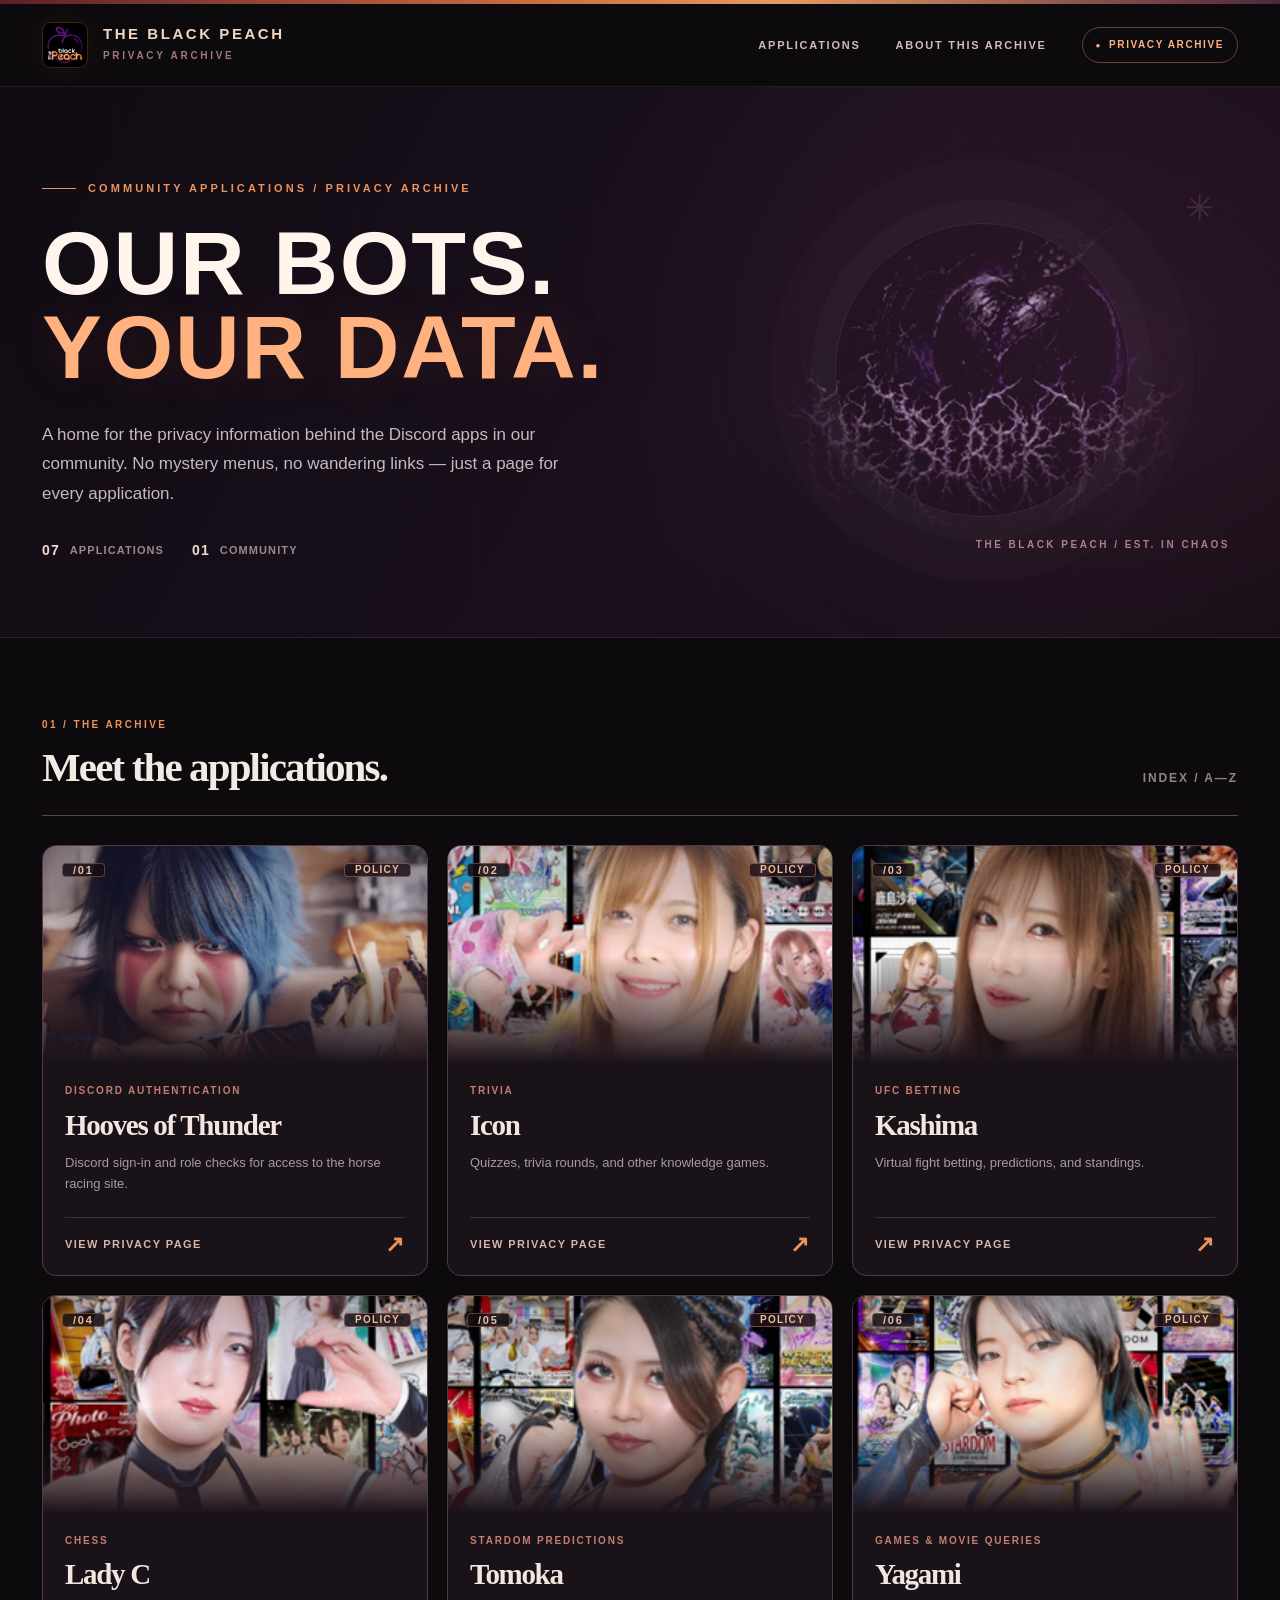
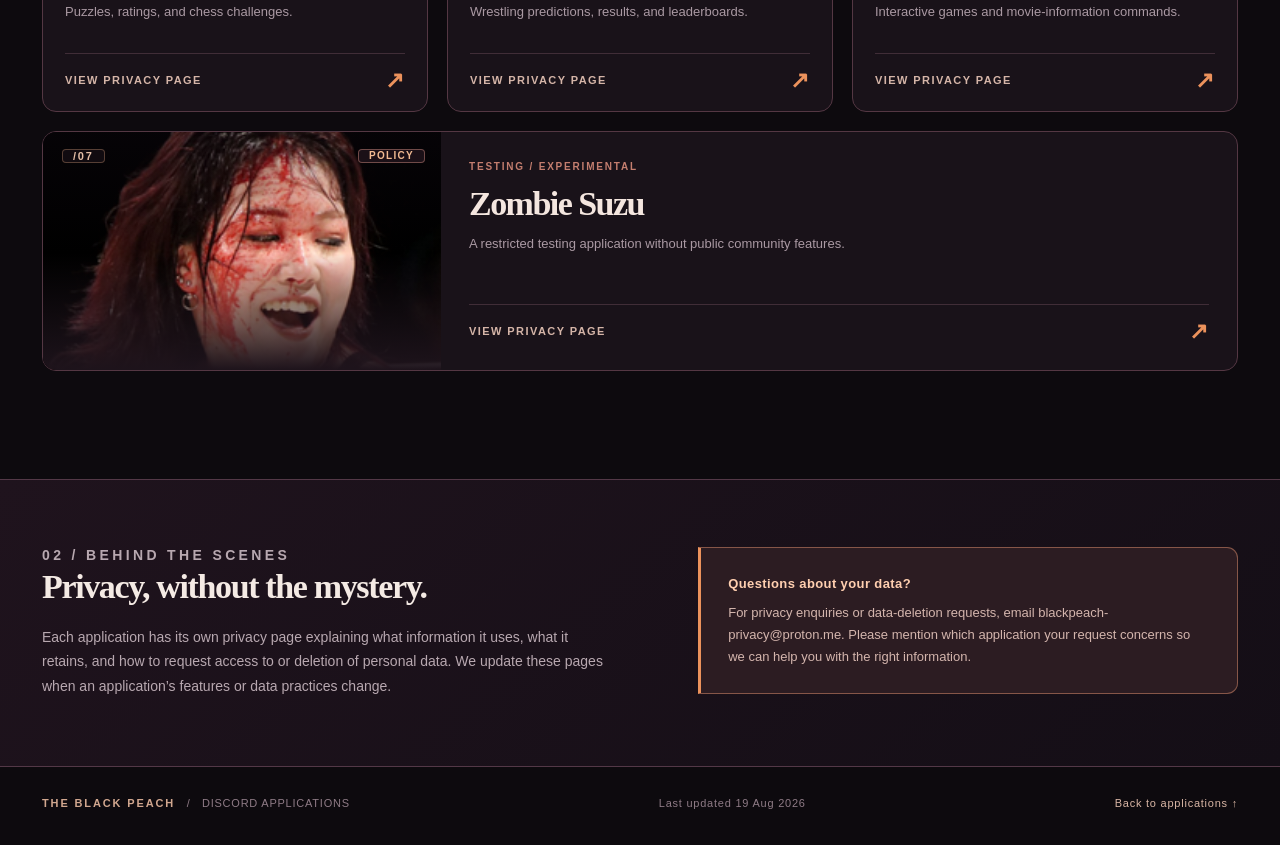
==== index.html @ 5c87685d "Add files via upload" ====
<!doctype html><html lang="en"><head><meta charset="utf-8"><meta name="viewport" content="width=device-width,initial-scale=1"><meta name="color-scheme" content="dark"><title>Discord application privacy directory · The Black Peach</title><meta name="description" content="Privacy information for seven Discord applications associated with The Black Peach."><link rel="icon" type="image/svg+xml" href="assets/favicon.svg"><link rel="stylesheet" href="assets/style.css"></head><body><a class="skip" href="#main">Skip to main content</a><div class="top-ribbon"></div>
<header class="header"><div class="shell nav"><a class="logo" href="index.html" aria-label="The Black Peach privacy index"><span class="logo-mark"><svg viewBox="0 0 40 40" xmlns="http://www.w3.org/2000/svg" aria-hidden="true"><path d="M20 12C14 4 5 13 7 24c1 10 10 12 13 8 7 5 15-1 14-11C33 10 24 5 21 12" fill="#522737" stroke="#d78861" stroke-width="1.6"/><path d="M20 13c1-5 6-8 11-8M20 14c-3-5-7-6-10-5M20 31v7m0-4-5 4m5-2 5 3" stroke="#c18177" fill="none" stroke-width="1.6" stroke-linecap="round"/></svg></span><span><span class="logo-name">THE BLACK PEACH</span><span class="logo-sub">Privacy archive</span></span></a><nav class="nav-links" aria-label="Primary"><a href="index.html#apps">Applications</a><a href="index.html#about">About this archive</a><span class="nav-pill">Privacy archive</span></nav></div></header>
<main id="main"><section class="hero"><div class="shell hero-layout"><div><p class="eyebrow">Community applications / privacy archive</p><h1><span>Our bots.</span><em>Your data.</em></h1><p class="hero-desc">A home for the privacy information behind the Discord apps in our community. No mystery menus, no wandering links — just a page for every application.</p><div class="hero-facts"><span><strong>07</strong> applications</span><span><strong>01</strong> community</span></div></div><div class="hero-visual" aria-hidden="true"><span class="visual-symbol">✳</span><span class="visual-label">The Black Peach / est. in chaos</span></div></div></section>
<section id="apps" class="directory"><div class="shell"><div class="section-top"><div><p class="tiny-label">01 / The archive</p><h2>Meet the applications.</h2></div><p class="section-index">Index / A—Z</p></div><div class="cards"><a class="card " href="policies/hooves-of-thunder.html" aria-label="View Hooves of Thunder privacy policy"><div class="card-img"><img src="assets/icons/hooves.png" alt="Hooves of Thunder bot avatar" loading="lazy" width="256" height="256"><span class="card-count">/01</span><span class="card-state">Policy</span></div><div class="card-body"><p class="card-type">Discord authentication</p><h3 class="card-title">Hooves of Thunder</h3><p class="card-description">Discord sign-in and role checks for access to the horse racing site.</p><div class="card-bottom"><span>View privacy page</span><span class="card-arrow" aria-hidden="true">↗</span></div></div></a><a class="card " href="policies/icon.html" aria-label="View Icon privacy policy"><div class="card-img"><img src="assets/icons/icon.png" alt="Icon bot avatar" loading="lazy" width="256" height="256"><span class="card-count">/02</span><span class="card-state">Policy</span></div><div class="card-body"><p class="card-type">Trivia</p><h3 class="card-title">Icon</h3><p class="card-description">Quizzes, trivia rounds, and other knowledge games.</p><div class="card-bottom"><span>View privacy page</span><span class="card-arrow" aria-hidden="true">↗</span></div></div></a><a class="card " href="policies/kashima.html" aria-label="View Kashima privacy policy"><div class="card-img"><img src="assets/icons/kashima.png" alt="Kashima bot avatar" loading="lazy" width="256" height="256"><span class="card-count">/03</span><span class="card-state">Policy</span></div><div class="card-body"><p class="card-type">UFC betting</p><h3 class="card-title">Kashima</h3><p class="card-description">Virtual fight betting, predictions, and standings.</p><div class="card-bottom"><span>View privacy page</span><span class="card-arrow" aria-hidden="true">↗</span></div></div></a><a class="card " href="policies/lady-c.html" aria-label="View Lady C privacy policy"><div class="card-img"><img src="assets/icons/lady-c.png" alt="Lady C bot avatar" loading="lazy" width="256" height="256"><span class="card-count">/04</span><span class="card-state">Policy</span></div><div class="card-body"><p class="card-type">Chess</p><h3 class="card-title">Lady C</h3><p class="card-description">Puzzles, ratings, and chess challenges.</p><div class="card-bottom"><span>View privacy page</span><span class="card-arrow" aria-hidden="true">↗</span></div></div></a><a class="card " href="policies/tomoka.html" aria-label="View Tomoka privacy policy"><div class="card-img"><img src="assets/icons/tomoka.png" alt="Tomoka bot avatar" loading="lazy" width="256" height="256"><span class="card-count">/05</span><span class="card-state">Policy</span></div><div class="card-body"><p class="card-type">Stardom predictions</p><h3 class="card-title">Tomoka</h3><p class="card-description">Wrestling predictions, results, and leaderboards.</p><div class="card-bottom"><span>View privacy page</span><span class="card-arrow" aria-hidden="true">↗</span></div></div></a><a class="card " href="policies/yagami.html" aria-label="View Yagami privacy policy"><div class="card-img"><img src="assets/icons/yagami.png" alt="Yagami bot avatar" loading="lazy" width="256" height="256"><span class="card-count">/06</span><span class="card-state">Policy</span></div><div class="card-body"><p class="card-type">Games &amp; movie queries</p><h3 class="card-title">Yagami</h3><p class="card-description">Interactive games and movie-information commands.</p><div class="card-bottom"><span>View privacy page</span><span class="card-arrow" aria-hidden="true">↗</span></div></div></a><a class="card card-wide" href="policies/zombie-suzu.html" aria-label="View Zombie Suzu privacy policy"><div class="card-img"><img src="assets/icons/zombie.png" alt="Zombie Suzu bot avatar" loading="lazy" width="256" height="256"><span class="card-count">/07</span><span class="card-state">Policy</span></div><div class="card-body"><p class="card-type">Testing / experimental</p><h3 class="card-title">Zombie Suzu</h3><p class="card-description">A restricted testing application without public community features.</p><div class="card-bottom"><span>View privacy page</span><span class="card-arrow" aria-hidden="true">↗</span></div></div></a></div></div></section>
<section class="info-section" id="about"><div class="shell info-grid"><div><p class="tiny-label">02 / Behind the scenes</p><h2>Privacy, without the mystery.</h2><p>Each application has its own privacy page explaining what information it uses, what it retains, and how to request access to or deletion of personal data. We update these pages when an application’s features or data practices change.</p></div><div class="info-warning"><strong>Questions about your data?</strong><p>For privacy enquiries or data-deletion requests, email <a href="mailto:blackpeach-privacy@proton.me">blackpeach-privacy@proton.me</a>. Please mention which application your request concerns so we can help you with the right information.</p></div></div></section>
</main><footer class="footer"><div class="shell foot"><span><strong>THE BLACK PEACH</strong> &nbsp; / &nbsp; DISCORD APPLICATIONS</span><span>Last updated 19 Aug 2026</span><a href="index.html#apps">Back to applications ↑</a></div></footer></body></html>
---- assets/style.css ----
/* THE BLACK PEACH — lightweight static policies / no libraries, trackers or JS */
:root{color-scheme:dark;--bg:#0d0a0e;--bg2:#120c12;--panel:#1b131b;--panel2:#211720;--line:#44313e;--white:#f4eae4;--soft:#b6a7ac;--quiet:#988a94;--ember:#ec925c;--ember2:#ffb17f;--purple:#8a607f;--radius:14px}
*{box-sizing:border-box}
html{scroll-behavior:smooth}
body{margin:0;background:var(--bg);color:var(--white);font:15px/1.65 'Segoe UI',Tahoma,Arial,sans-serif;min-height:100vh;overflow-x:hidden}
a{color:inherit;text-decoration:none}
a:focus-visible{outline:2px solid var(--ember2);outline-offset:4px;border-radius:3px}
h1,h2,h3,p{margin-top:0}
.shell{width:min(1260px,calc(100% - 84px));margin:0 auto}
.sr-only{position:absolute;width:1px;height:1px;overflow:hidden;clip:rect(0,0,0,0);white-space:nowrap}
.skip{position:absolute;left:-10000px;top:10px;z-index:999;background:var(--ember);color:#1c0d0d;padding:10px 16px}
.skip:focus{left:12px}
.top-ribbon{height:4px;background:linear-gradient(90deg,#5b2028 0%,#ca6b42 41%,#e59a64 61%,#4e263d 100%)}
.header{position:relative;z-index:9;background:rgba(13,10,14,.94);border-bottom:1px solid #ffffff13}
.nav{min-height:82px;display:flex;justify-content:space-between;align-items:center;gap:24px}
.logo{display:flex;align-items:center;gap:15px;min-width:0}
/* Reuse the site's Black Peach favicon artwork in the header on every page. */
.logo-mark{width:46px;height:46px;border:1px solid #9d613f54;background:#080609 url('favicon.svg') center/cover no-repeat;display:grid;place-items:center;border-radius:9px;box-shadow:0 0 24px #e3713116;flex:none}
.logo-mark svg{display:none}
.logo-name{display:block;font-weight:900;font-size:15px;letter-spacing:.17em;line-height:1.2;color:#f2d6c4}
.logo-sub{display:block;font-weight:750;text-transform:uppercase;font-size:10px;letter-spacing:.27em;color:#9f7784;margin-top:5px}
.nav-links{display:flex;align-items:center;gap:35px}
.nav-links a{font-size:11px;font-weight:800;letter-spacing:.16em;text-transform:uppercase;color:#d2bbc1;transition:color .2s}
.nav-links a:hover{color:var(--ember2)}
.nav-pill{padding:9px 13px;color:var(--ember2);font-size:10px;text-transform:uppercase;letter-spacing:.16em;border:1px solid #9b6547a3;border-radius:100px;font-weight:800;white-space:nowrap}
.nav-pill:before{content:'●';font-size:8px;margin-right:7px}
/* Long-format gothic hero, using a subdued crop from the user's banner artwork */
.hero{position:relative;isolation:isolate;overflow:hidden;border-bottom:1px solid #5941535e;background:radial-gradient(ellipse 50% 100% at 89% 47%,#45223b72,transparent 90%),linear-gradient(119deg,#100b12 0%,#1a101d 58%,#110b11 100%)}
.hero:after{content:'';position:absolute;inset:0;background:repeating-linear-gradient(90deg,transparent 0,transparent 119px,#ffffff04 120px);pointer-events:none;z-index:-1}
.hero-layout{min-height:493px;padding-top:92px;padding-bottom:75px;display:grid;grid-template-columns:1.1fr .9fr;gap:58px;align-items:center}
.eyebrow{color:var(--ember);text-transform:uppercase;letter-spacing:.28em;font-weight:900;font-size:11px;margin-bottom:24px;display:flex;align-items:center;gap:12px}
.eyebrow:before{content:'';height:1px;width:34px;background:var(--ember)}
.hero h1{font-family:Impact,'Arial Narrow','Segoe UI',sans-serif;letter-spacing:.02em;text-transform:uppercase;font-size:clamp(62px,7vw,102px);line-height:.94;margin:0 0 30px;font-weight:850}
.hero h1 span{display:block;color:#fff5ed}
.hero h1 em{display:block;font-style:normal;color:var(--ember2);text-shadow:0 0 45px #a24c3e33}
.hero-desc{max-width:560px;font-size:17px;line-height:1.75;color:#c8b8bd;margin-bottom:30px}
.hero-facts{display:flex;gap:28px;align-items:center;flex-wrap:wrap}
.hero-facts span{font-size:11px;text-transform:uppercase;letter-spacing:.1em;color:#9b8992;font-weight:700;display:flex;align-items:center;gap:10px}
.hero-facts strong{color:#f1dbce;font-size:14px}
.hero-visual{min-height:352px;position:relative;align-self:stretch;display:flex;align-items:center;justify-content:center}
.hero-visual:before{content:'';position:absolute;inset:12px;background:radial-gradient(ellipse 70% 68% at 50% 50%,transparent 34%,#110b12 88%),linear-gradient(90deg,#1a101a 0%,transparent 23%,transparent 77%,#1a101a 100%),url('peach-roots.webp') center 51%/cover;filter:contrast(1.22);mix-blend-mode:screen;opacity:.82;border-radius:6px;mask-image:radial-gradient(ellipse at 50% 47%,black 35%,transparent 79%)}
.hero-visual:after{content:'';position:absolute;width:292px;height:292px;border:1px solid #b7757c30;border-radius:50%;box-shadow:0 0 0 24px #ffffff05,0 0 0 65px #ffffff03;pointer-events:none}
.visual-label{position:absolute;bottom:12px;right:8px;color:#af7e8a;font:700 10px 'Segoe UI',sans-serif;letter-spacing:.25em;text-transform:uppercase}
.visual-symbol{position:absolute;right:24px;top:0;color:#aa677544;font-size:35px}
/* Index */
.directory{padding:79px 0 108px}
.section-top{display:flex;align-items:end;justify-content:space-between;gap:25px;margin-bottom:29px;padding-bottom:24px;border-bottom:1px solid #5d434f}
.tiny-label{text-transform:uppercase;letter-spacing:.24em;font-size:10px;font-weight:900;color:var(--ember);margin:0 0 11px}
.section-top h2{font-family:Georgia,'Times New Roman',serif;font-size:clamp(29px,3.2vw,44px);letter-spacing:-.045em;font-weight:700;line-height:1.14;margin:0}
.section-index{font:800 12px 'Segoe UI',sans-serif;color:#97808b;letter-spacing:.16em;white-space:nowrap;text-transform:uppercase;margin:0 0 6px}
.cards{display:grid;grid-template-columns:repeat(3,minmax(0,1fr));gap:19px}
.card{display:flex;flex-direction:column;min-width:0;overflow:hidden;border:1px solid #543743;background:#191219;border-radius:var(--radius);transition:border-color .18s ease,box-shadow .18s ease,background-color .18s ease;position:relative;isolation:isolate}
.card:hover,.card:focus-visible{border-color:#b37a67;background:#20151e;box-shadow:0 12px 36px #0009}
.card-img{height:216px;flex-shrink:0;position:relative;overflow:hidden;background:#21141e;line-height:0}
.card-img:before{content:'';position:absolute;z-index:1;inset:0;background:linear-gradient(0deg,#1d131b 0%,transparent 49%,#170d1a40 100%);pointer-events:none}
.card-img img{position:absolute;inset:0;width:100%;height:100%;display:block;object-fit:cover;object-position:center 36%;filter:saturate(.9) contrast(1.04)}
/* Image is deliberately static on hover: no zoom/reflow, clipping seams or pointer-hover oscillation. */
.card-count{position:absolute;z-index:2;left:19px;top:17px;font-weight:900;font-size:11px;letter-spacing:.16em;background:#140d13d9;color:#e4bea7;border:1px solid #e4a87e55;padding:6px 10px;border-radius:4px}
.card-state{position:absolute;z-index:2;right:16px;top:17px;background:#20131bdd;border:1px solid #a06b64a3;color:#f1ba92;border-radius:4px;padding:6px 10px;text-transform:uppercase;letter-spacing:.13em;font-size:10px;font-weight:900}
.card-body{padding:21px 22px 19px;display:flex;flex:1;flex-direction:column;min-height:199px}
.card-type{text-transform:uppercase;letter-spacing:.18em;font-size:10px;color:#c47e6f;font-weight:900;margin:0 0 9px}
.card-title{font:700 29px/1.15 Georgia,'Times New Roman',serif;letter-spacing:-.045em;color:#f4e6df;margin:0 0 11px}
.card-description{font-size:13px;line-height:1.6;color:#aa99a3;margin:0 0 22px}
.card-bottom{margin-top:auto;display:flex;justify-content:space-between;align-items:center;gap:10px;border-top:1px solid #5e404e94;padding-top:15px;color:#d5b5a8;font-size:11px;text-transform:uppercase;font-weight:850;letter-spacing:.13em}
.card-arrow{font-size:23px;line-height:1;color:var(--ember);font-family:Arial,sans-serif}
.card-wide{grid-column:span 3;display:grid;grid-template-columns:minmax(230px,1fr) 2fr;min-height:238px}
.card-wide .card-img{height:100%;min-height:238px}
.card-wide .card-body{padding:27px 28px;min-height:238px}
.card-wide .card-title{font-size:34px}
.card-wide .card-description{max-width:560px}
/* Draft explanation */
.info-section{background:linear-gradient(140deg,#1f131d,#140e16);border-top:1px solid #533847;border-bottom:1px solid #533847;padding:63px 0 68px}
.info-grid{display:grid;grid-template-columns:1fr .95fr;align-items:center;gap:88px}
.info-grid h2{font:700 34px/1.2 Georgia,'Times New Roman',serif;letter-spacing:-.04em;margin-bottom:17px}
.info-grid p{color:#b8a8b0;line-height:1.75;font-size:14px;margin:0}
.info-warning{border:1px solid #865648;background:#2c1c22;border-left:3px solid var(--ember);padding:25px 27px;border-radius:0 11px 11px 0}
.info-warning strong{font-size:13px;color:#ffcfb0;letter-spacing:.03em;display:block;margin-bottom:8px}
.info-warning p{font-size:13px;line-height:1.7;color:#d4b5ad}
.footer{padding:27px 0 33px;background:#0d0a0e}
.foot{display:flex;align-items:center;justify-content:space-between;gap:14px;flex-wrap:wrap;color:#8f7b86;font-size:11px;letter-spacing:.07em}
.foot strong{color:#d1a78f;letter-spacing:.17em}
.foot a{color:#d9b6a5}
.foot a:hover{color:var(--ember2)}
/* Policy placeholders */
.policy-hero{position:relative;border-bottom:1px solid #4e3746;overflow:hidden;background:radial-gradient(ellipse 49% 150% at 85% 30%,#382035a1,transparent 80%),linear-gradient(118deg,#170f17,#120d13);padding:44px 0 68px}
.back{display:inline-flex;color:#bfa1a9;text-transform:uppercase;letter-spacing:.13em;font-size:11px;font-weight:900;gap:10px;align-items:center;margin:0 0 40px}
.back:hover{color:var(--ember2)}
.policy-head{display:grid;grid-template-columns:1fr 178px;gap:35px;align-items:center}
.policy-head h1{font:800 clamp(48px,6vw,74px)/1.05 Georgia,'Times New Roman',serif;letter-spacing:-.055em;margin:0 0 12px}
.policy-head .category{font-size:13px;letter-spacing:.13em;text-transform:uppercase;font-weight:850;color:#e0a58b;margin:0 0 25px}
.policy-head .intro{color:#c2aeb7;font-size:16px;line-height:1.75;max-width:700px;margin:0 0 20px}
.policy-portrait{height:178px;width:178px;object-fit:cover;border-radius:17px;border:1px solid #bc786b7d;filter:saturate(.88)}
.badge-draft{display:inline-flex;align-items:center;gap:8px;border-radius:5px;color:#f3bf9f;background:#442721a8;border:1px solid #a968548c;font-weight:900;font-size:10px;letter-spacing:.16em;text-transform:uppercase;padding:10px 13px}
.badge-draft:before{content:'';width:6px;height:6px;background:#f1a36b;border-radius:50%}
.policy-main{padding:65px 0 107px}
.policy-cols{display:grid;grid-template-columns:1.23fr .77fr;gap:25px}
.paper{background:linear-gradient(155deg,#20151e,#171118);border:1px solid #523846;border-radius:14px;padding:35px}
.paper h2{font:700 29px Georgia,'Times New Roman',serif;letter-spacing:-.035em;margin:0 0 14px}
.paper > p{font-size:14px;color:#b9a6b0;line-height:1.73}
.placeholder-rows{margin-top:21px;border-top:1px solid #644552}
.placeholder-row{display:grid;grid-template-columns:34px 1fr;align-items:start;gap:10px;border-bottom:1px solid #533b45;padding:17px 0}
.placeholder-row:last-child{border-bottom:none}
.placeholder-num{font-size:10px;font-weight:900;color:#d08b73;letter-spacing:.1em;padding-top:3px}
.placeholder-row strong{font-size:14px;color:#ead6cd;display:block;margin-bottom:3px}
.placeholder-row span{font-size:12px;color:#98878e;line-height:1.6;display:block}
.note-panel{background:#2a1922;border-color:#80504c}
.note-panel .tiny-label{margin-bottom:19px}
.note-panel h2{font-size:25px}
.note-panel p{color:#ccb6b8}
.note-panel .caps{border-top:1px solid #76515c;margin-top:28px;padding-top:21px;color:#f0b391;font-weight:800;font-size:12px;text-transform:uppercase;letter-spacing:.1em}
.subfoot{display:flex;justify-content:space-between;gap:12px;align-items:center;margin-top:28px;font-size:12px;color:#ae96a3}
.subfoot a{color:var(--ember2);font-weight:800}
@media(max-width:1000px){.hero-layout{gap:10px}.cards{grid-template-columns:repeat(2,minmax(0,1fr))}.card-wide{grid-column:span 2}.info-grid{gap:28px}}
@media(max-width:750px){.shell{width:min(100% - 38px,1260px)}.nav{min-height:74px}.logo-name{font-size:12px}.nav-links{gap:14px}.nav-links a{display:none}.hero-layout{padding:72px 0 61px;display:block;min-height:auto}.hero-visual{position:absolute;opacity:.23;top:0;right:-90px;width:80%;height:100%;pointer-events:none;z-index:-1}.hero h1{font-size:clamp(62px,12vw,82px)}.hero-desc{font-size:15px}.directory{padding:60px 0 72px}.section-top h2{font-size:34px}.info-grid,.policy-cols{grid-template-columns:1fr;gap:21px}.policy-head{grid-template-columns:1fr 106px;gap:14px}.policy-portrait{width:106px;height:106px}.policy-head h1{font-size:49px}.policy-hero{padding-bottom:55px}.paper{padding:25px}.info-section{padding:45px 0}}
@media(max-width:570px){.cards{grid-template-columns:1fr}.card-wide{grid-column:auto;display:flex;min-height:auto}.card-wide .card-img{min-height:unset;height:216px}.card-wide .card-body{padding:21px 22px 19px;min-height:199px}.section-index{display:none}.hero h1{font-size:clamp(58px,14.8vw,78px)}.hero-facts{gap:14px}.hero-facts span{font-size:10px}.policy-head{display:block}.policy-portrait{display:none}.policy-head h1{font-size:clamp(47px,12vw,62px)}.policy-hero{padding-top:32px}.back{margin-bottom:30px}.policy-main{padding:45px 0 70px}.logo-mark{width:40px;height:40px}}
@media(prefers-reduced-motion:reduce){*,*:before,*:after{transition:none!important;scroll-behavior:auto!important}}

/* The one server-login application has a narrower privacy scope than the bots.
   Keep this page readable on mobile and keep it clearly marked as a draft. */
.permissions-list{display:grid;gap:13px;margin:24px 0 19px}
.permission-item{display:grid;grid-template-columns:36px minmax(0,1fr);gap:13px;padding:18px 19px;background:#180f17;border:1px solid #694252;border-radius:10px}
.permission-item .permission-number{color:#e7a27c;font-weight:900;font-size:12px;letter-spacing:.12em;line-height:1.9}
.permission-item strong{display:block;color:#f7dfd1;font-size:15px;line-height:1.4;margin:0 0 6px}
.permission-item p{color:#b9a5ac;font-size:13px;line-height:1.6;margin:0}
.policy-detail{font-size:13px;color:#c2abb4;line-height:1.7;margin:0 0 22px}
.policy-subheading{font:700 23px/1.3 Georgia,'Times New Roman',serif;letter-spacing:-.02em;margin:28px 0 10px;color:#f0dacd}
.auth-steps{margin:18px 0 0;padding:0;list-style:none;display:grid;gap:0;border-top:1px solid #644552}
.auth-steps li{padding:12px 0;border-bottom:1px solid #503841;display:grid;grid-template-columns:24px 1fr;gap:12px;color:#bda9b1;font-size:13px;line-height:1.6}
.auth-steps li b{font-size:11px;font-weight:900;color:#e2a17f}
.auth-steps li:last-child{border-bottom:0}
.auth-confirmed{border-left:3px solid #c7826c;background:#2b1b24;padding:13px 17px;border-radius:0 7px 7px 0;font-size:12px;color:#dfbbb0;line-height:1.75;margin-top:25px}
.verify-list{padding-left:20px;color:#d3bdc1;font-size:13px;line-height:1.75;margin:10px 0 0}
.verify-list li{margin-bottom:8px}
@media(hover:none){.card:hover{box-shadow:none;border-color:#543743;background:#191219}}
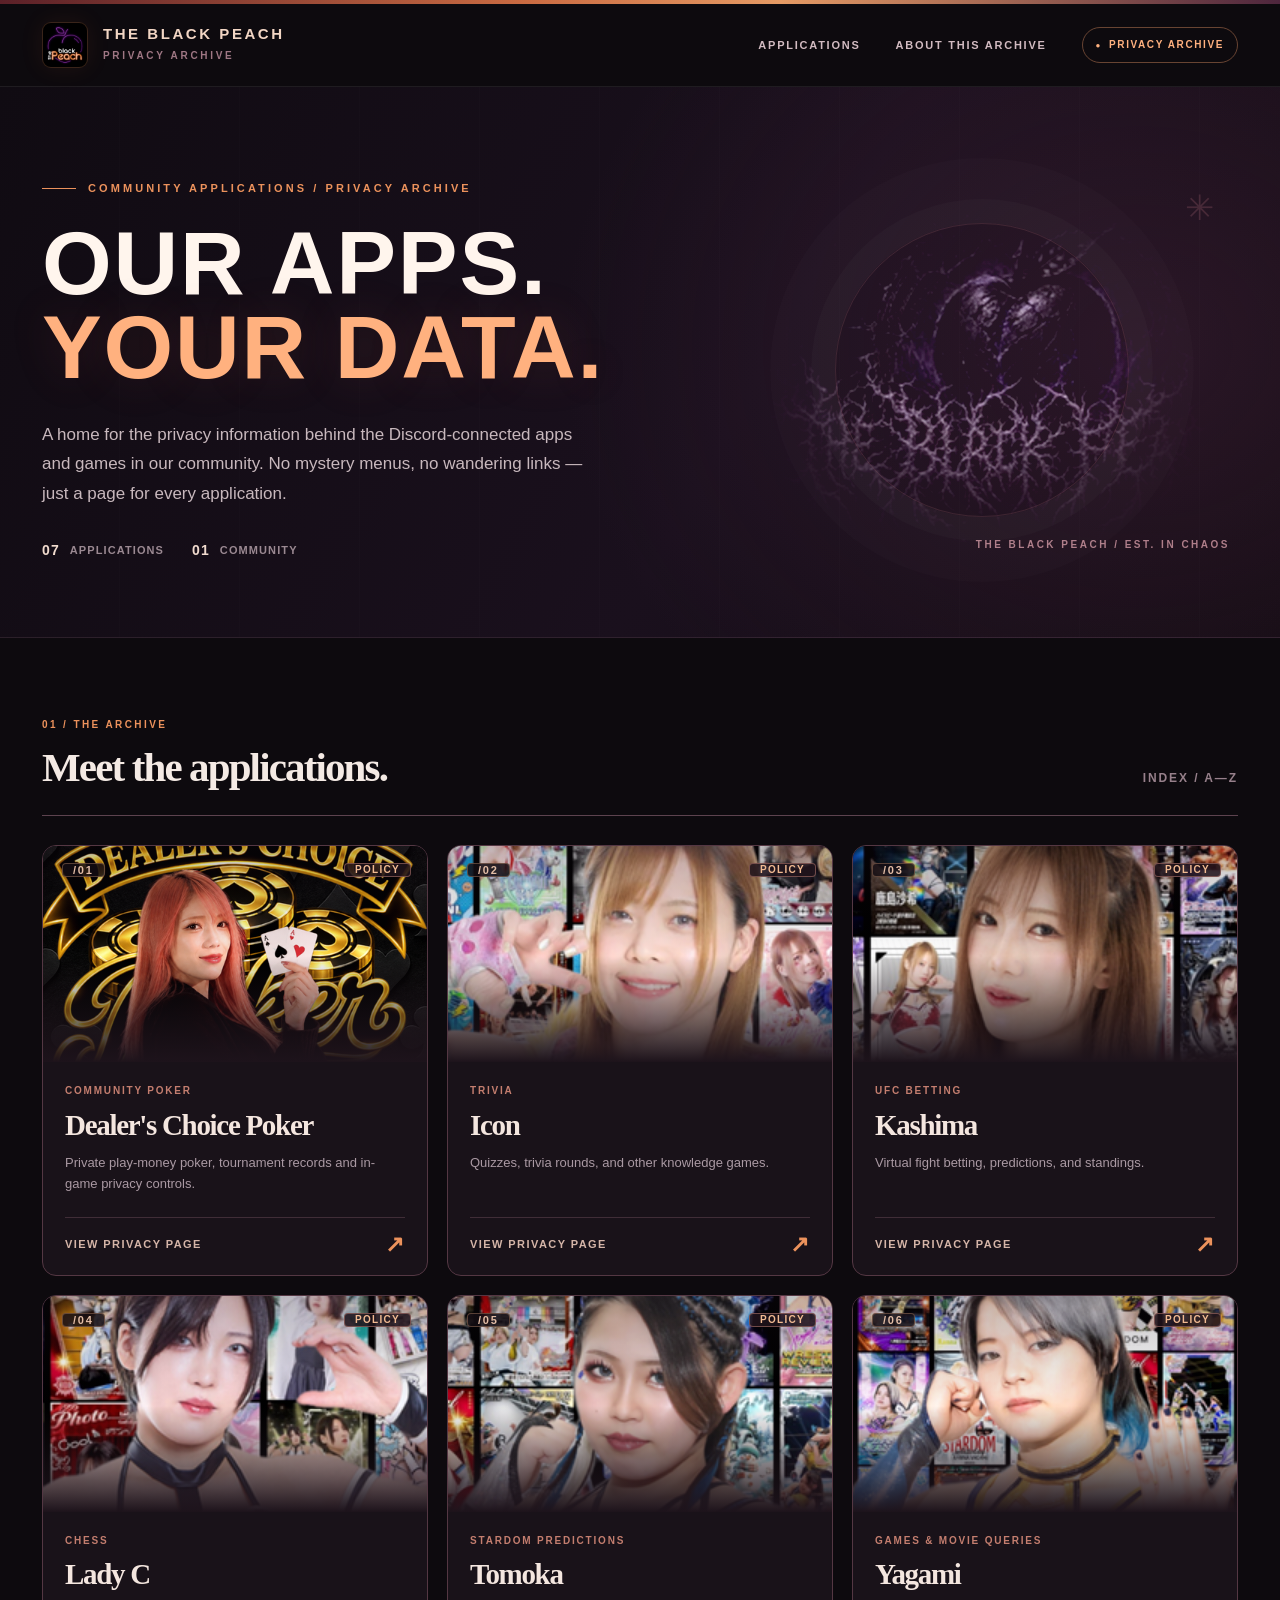
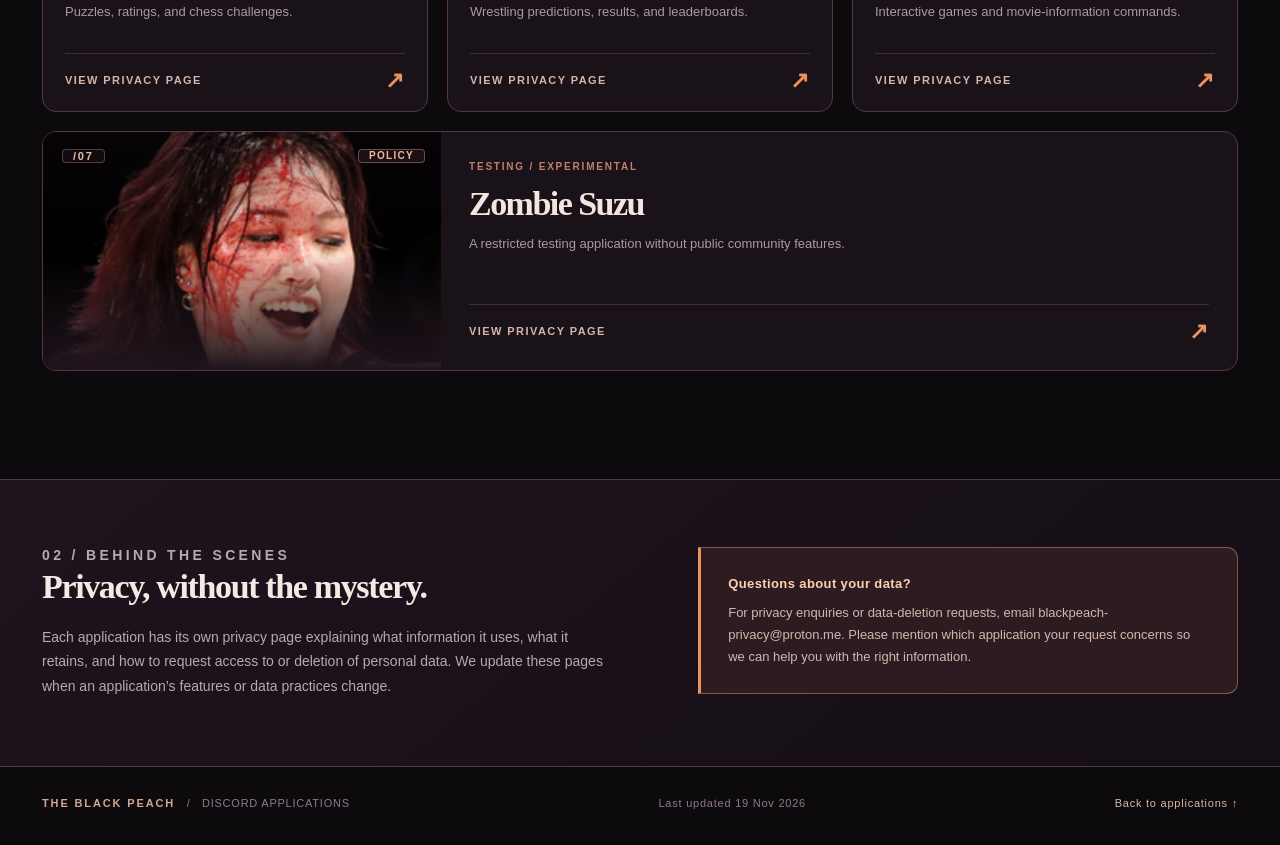
==== commit 35665d6d: "Add files via upload Replace Hooves For Dealers Choice" ====
--- a/index.html
+++ b/index.html
@@ -1,6 +1,6 @@
 <!doctype html><html lang="en"><head><meta charset="utf-8"><meta name="viewport" content="width=device-width,initial-scale=1"><meta name="color-scheme" content="dark"><title>Discord application privacy directory · The Black Peach</title><meta name="description" content="Privacy information for seven Discord applications associated with The Black Peach."><link rel="icon" type="image/svg+xml" href="assets/favicon.svg"><link rel="stylesheet" href="assets/style.css"></head><body><a class="skip" href="#main">Skip to main content</a><div class="top-ribbon"></div>
 <header class="header"><div class="shell nav"><a class="logo" href="index.html" aria-label="The Black Peach privacy index"><span class="logo-mark"><svg viewBox="0 0 40 40" xmlns="http://www.w3.org/2000/svg" aria-hidden="true"><path d="M20 12C14 4 5 13 7 24c1 10 10 12 13 8 7 5 15-1 14-11C33 10 24 5 21 12" fill="#522737" stroke="#d78861" stroke-width="1.6"/><path d="M20 13c1-5 6-8 11-8M20 14c-3-5-7-6-10-5M20 31v7m0-4-5 4m5-2 5 3" stroke="#c18177" fill="none" stroke-width="1.6" stroke-linecap="round"/></svg></span><span><span class="logo-name">THE BLACK PEACH</span><span class="logo-sub">Privacy archive</span></span></a><nav class="nav-links" aria-label="Primary"><a href="index.html#apps">Applications</a><a href="index.html#about">About this archive</a><span class="nav-pill">Privacy archive</span></nav></div></header>
-<main id="main"><section class="hero"><div class="shell hero-layout"><div><p class="eyebrow">Community applications / privacy archive</p><h1><span>Our bots.</span><em>Your data.</em></h1><p class="hero-desc">A home for the privacy information behind the Discord apps in our community. No mystery menus, no wandering links — just a page for every application.</p><div class="hero-facts"><span><strong>07</strong> applications</span><span><strong>01</strong> community</span></div></div><div class="hero-visual" aria-hidden="true"><span class="visual-symbol">✳</span><span class="visual-label">The Black Peach / est. in chaos</span></div></div></section>
-<section id="apps" class="directory"><div class="shell"><div class="section-top"><div><p class="tiny-label">01 / The archive</p><h2>Meet the applications.</h2></div><p class="section-index">Index / A—Z</p></div><div class="cards"><a class="card " href="policies/hooves-of-thunder.html" aria-label="View Hooves of Thunder privacy policy"><div class="card-img"><img src="assets/icons/hooves.png" alt="Hooves of Thunder bot avatar" loading="lazy" width="256" height="256"><span class="card-count">/01</span><span class="card-state">Policy</span></div><div class="card-body"><p class="card-type">Discord authentication</p><h3 class="card-title">Hooves of Thunder</h3><p class="card-description">Discord sign-in and role checks for access to the horse racing site.</p><div class="card-bottom"><span>View privacy page</span><span class="card-arrow" aria-hidden="true">↗</span></div></div></a><a class="card " href="policies/icon.html" aria-label="View Icon privacy policy"><div class="card-img"><img src="assets/icons/icon.png" alt="Icon bot avatar" loading="lazy" width="256" height="256"><span class="card-count">/02</span><span class="card-state">Policy</span></div><div class="card-body"><p class="card-type">Trivia</p><h3 class="card-title">Icon</h3><p class="card-description">Quizzes, trivia rounds, and other knowledge games.</p><div class="card-bottom"><span>View privacy page</span><span class="card-arrow" aria-hidden="true">↗</span></div></div></a><a class="card " href="policies/kashima.html" aria-label="View Kashima privacy policy"><div class="card-img"><img src="assets/icons/kashima.png" alt="Kashima bot avatar" loading="lazy" width="256" height="256"><span class="card-count">/03</span><span class="card-state">Policy</span></div><div class="card-body"><p class="card-type">UFC betting</p><h3 class="card-title">Kashima</h3><p class="card-description">Virtual fight betting, predictions, and standings.</p><div class="card-bottom"><span>View privacy page</span><span class="card-arrow" aria-hidden="true">↗</span></div></div></a><a class="card " href="policies/lady-c.html" aria-label="View Lady C privacy policy"><div class="card-img"><img src="assets/icons/lady-c.png" alt="Lady C bot avatar" loading="lazy" width="256" height="256"><span class="card-count">/04</span><span class="card-state">Policy</span></div><div class="card-body"><p class="card-type">Chess</p><h3 class="card-title">Lady C</h3><p class="card-description">Puzzles, ratings, and chess challenges.</p><div class="card-bottom"><span>View privacy page</span><span class="card-arrow" aria-hidden="true">↗</span></div></div></a><a class="card " href="policies/tomoka.html" aria-label="View Tomoka privacy policy"><div class="card-img"><img src="assets/icons/tomoka.png" alt="Tomoka bot avatar" loading="lazy" width="256" height="256"><span class="card-count">/05</span><span class="card-state">Policy</span></div><div class="card-body"><p class="card-type">Stardom predictions</p><h3 class="card-title">Tomoka</h3><p class="card-description">Wrestling predictions, results, and leaderboards.</p><div class="card-bottom"><span>View privacy page</span><span class="card-arrow" aria-hidden="true">↗</span></div></div></a><a class="card " href="policies/yagami.html" aria-label="View Yagami privacy policy"><div class="card-img"><img src="assets/icons/yagami.png" alt="Yagami bot avatar" loading="lazy" width="256" height="256"><span class="card-count">/06</span><span class="card-state">Policy</span></div><div class="card-body"><p class="card-type">Games &amp; movie queries</p><h3 class="card-title">Yagami</h3><p class="card-description">Interactive games and movie-information commands.</p><div class="card-bottom"><span>View privacy page</span><span class="card-arrow" aria-hidden="true">↗</span></div></div></a><a class="card card-wide" href="policies/zombie-suzu.html" aria-label="View Zombie Suzu privacy policy"><div class="card-img"><img src="assets/icons/zombie.png" alt="Zombie Suzu bot avatar" loading="lazy" width="256" height="256"><span class="card-count">/07</span><span class="card-state">Policy</span></div><div class="card-body"><p class="card-type">Testing / experimental</p><h3 class="card-title">Zombie Suzu</h3><p class="card-description">A restricted testing application without public community features.</p><div class="card-bottom"><span>View privacy page</span><span class="card-arrow" aria-hidden="true">↗</span></div></div></a></div></div></section>
+<main id="main"><section class="hero"><div class="shell hero-layout"><div><p class="eyebrow">Community applications / privacy archive</p><h1><span>Our apps.</span><em>Your data.</em></h1><p class="hero-desc">A home for the privacy information behind the Discord-connected apps and games in our community. No mystery menus, no wandering links — just a page for every application.</p><div class="hero-facts"><span><strong>07</strong> applications</span><span><strong>01</strong> community</span></div></div><div class="hero-visual" aria-hidden="true"><span class="visual-symbol">✳</span><span class="visual-label">The Black Peach / est. in chaos</span></div></div></section>
+<section id="apps" class="directory"><div class="shell"><div class="section-top"><div><p class="tiny-label">01 / The archive</p><h2>Meet the applications.</h2></div><p class="section-index">Index / A—Z</p></div><div class="cards"><a class="card " href="policies/dealers-choice.html" aria-label="View Dealer's Choice Poker privacy policy"><div class="card-img"><img src="assets/icons/dealers-choice.png" alt="Dealer's Choice Poker game logo" loading="lazy" width="256" height="256"><span class="card-count">/01</span><span class="card-state">Policy</span></div><div class="card-body"><p class="card-type">Community poker</p><h3 class="card-title">Dealer's Choice Poker</h3><p class="card-description">Private play-money poker, tournament records and in-game privacy controls.</p><div class="card-bottom"><span>View privacy page</span><span class="card-arrow" aria-hidden="true">↗</span></div></div></a><a class="card " href="policies/icon.html" aria-label="View Icon privacy policy"><div class="card-img"><img src="assets/icons/icon.png" alt="Icon bot avatar" loading="lazy" width="256" height="256"><span class="card-count">/02</span><span class="card-state">Policy</span></div><div class="card-body"><p class="card-type">Trivia</p><h3 class="card-title">Icon</h3><p class="card-description">Quizzes, trivia rounds, and other knowledge games.</p><div class="card-bottom"><span>View privacy page</span><span class="card-arrow" aria-hidden="true">↗</span></div></div></a><a class="card " href="policies/kashima.html" aria-label="View Kashima privacy policy"><div class="card-img"><img src="assets/icons/kashima.png" alt="Kashima bot avatar" loading="lazy" width="256" height="256"><span class="card-count">/03</span><span class="card-state">Policy</span></div><div class="card-body"><p class="card-type">UFC betting</p><h3 class="card-title">Kashima</h3><p class="card-description">Virtual fight betting, predictions, and standings.</p><div class="card-bottom"><span>View privacy page</span><span class="card-arrow" aria-hidden="true">↗</span></div></div></a><a class="card " href="policies/lady-c.html" aria-label="View Lady C privacy policy"><div class="card-img"><img src="assets/icons/lady-c.png" alt="Lady C bot avatar" loading="lazy" width="256" height="256"><span class="card-count">/04</span><span class="card-state">Policy</span></div><div class="card-body"><p class="card-type">Chess</p><h3 class="card-title">Lady C</h3><p class="card-description">Puzzles, ratings, and chess challenges.</p><div class="card-bottom"><span>View privacy page</span><span class="card-arrow" aria-hidden="true">↗</span></div></div></a><a class="card " href="policies/tomoka.html" aria-label="View Tomoka privacy policy"><div class="card-img"><img src="assets/icons/tomoka.png" alt="Tomoka bot avatar" loading="lazy" width="256" height="256"><span class="card-count">/05</span><span class="card-state">Policy</span></div><div class="card-body"><p class="card-type">Stardom predictions</p><h3 class="card-title">Tomoka</h3><p class="card-description">Wrestling predictions, results, and leaderboards.</p><div class="card-bottom"><span>View privacy page</span><span class="card-arrow" aria-hidden="true">↗</span></div></div></a><a class="card " href="policies/yagami.html" aria-label="View Yagami privacy policy"><div class="card-img"><img src="assets/icons/yagami.png" alt="Yagami bot avatar" loading="lazy" width="256" height="256"><span class="card-count">/06</span><span class="card-state">Policy</span></div><div class="card-body"><p class="card-type">Games &amp; movie queries</p><h3 class="card-title">Yagami</h3><p class="card-description">Interactive games and movie-information commands.</p><div class="card-bottom"><span>View privacy page</span><span class="card-arrow" aria-hidden="true">↗</span></div></div></a><a class="card card-wide" href="policies/zombie-suzu.html" aria-label="View Zombie Suzu privacy policy"><div class="card-img"><img src="assets/icons/zombie.png" alt="Zombie Suzu bot avatar" loading="lazy" width="256" height="256"><span class="card-count">/07</span><span class="card-state">Policy</span></div><div class="card-body"><p class="card-type">Testing / experimental</p><h3 class="card-title">Zombie Suzu</h3><p class="card-description">A restricted testing application without public community features.</p><div class="card-bottom"><span>View privacy page</span><span class="card-arrow" aria-hidden="true">↗</span></div></div></a></div></div></section>
 <section class="info-section" id="about"><div class="shell info-grid"><div><p class="tiny-label">02 / Behind the scenes</p><h2>Privacy, without the mystery.</h2><p>Each application has its own privacy page explaining what information it uses, what it retains, and how to request access to or deletion of personal data. We update these pages when an application’s features or data practices change.</p></div><div class="info-warning"><strong>Questions about your data?</strong><p>For privacy enquiries or data-deletion requests, email <a href="mailto:blackpeach-privacy@proton.me">blackpeach-privacy@proton.me</a>. Please mention which application your request concerns so we can help you with the right information.</p></div></div></section>
-</main><footer class="footer"><div class="shell foot"><span><strong>THE BLACK PEACH</strong> &nbsp; / &nbsp; DISCORD APPLICATIONS</span><span>Last updated 19 Aug 2026</span><a href="index.html#apps">Back to applications ↑</a></div></footer></body></html>+</main><footer class="footer"><div class="shell foot"><span><strong>THE BLACK PEACH</strong> &nbsp; / &nbsp; DISCORD APPLICATIONS</span><span>Last updated 19 Nov 2026</span><a href="index.html#apps">Back to applications ↑</a></div></footer></body></html>
